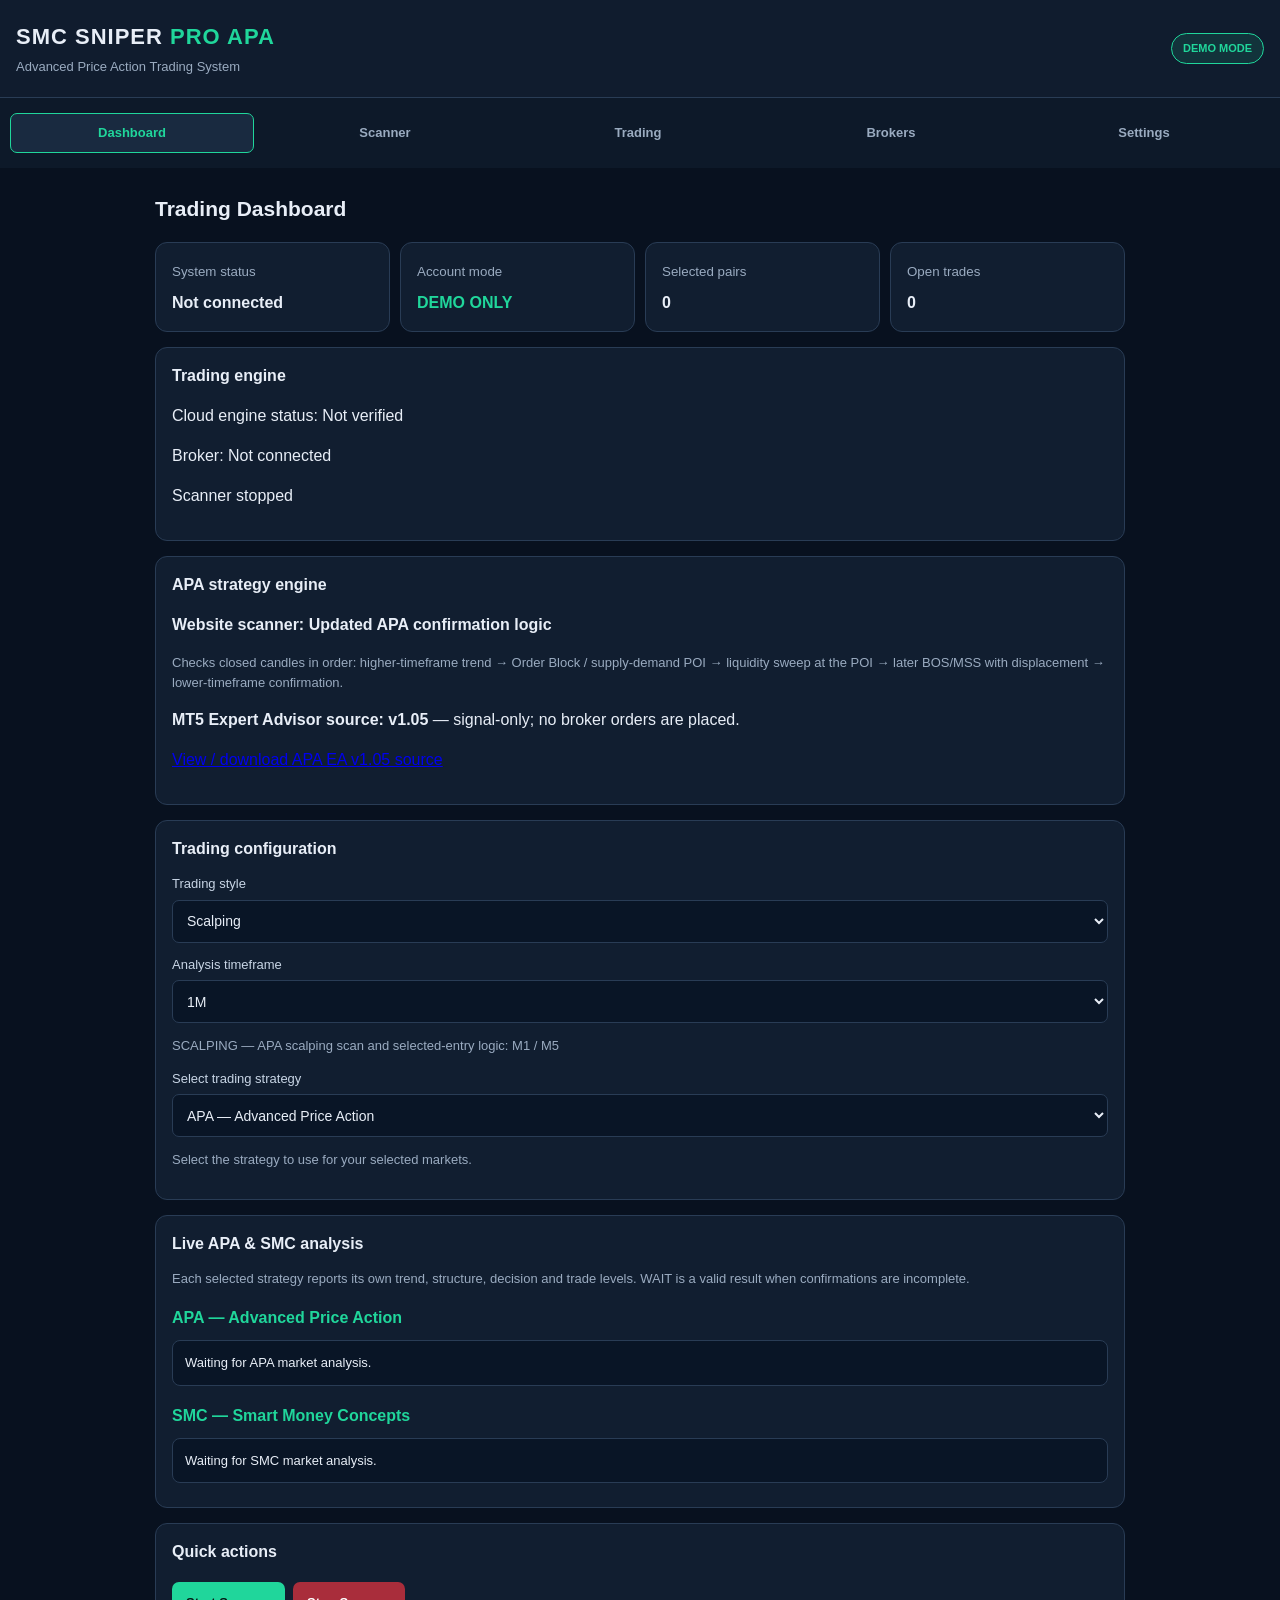
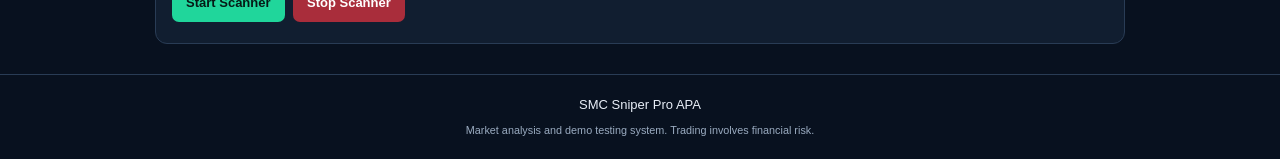
==== index.html @ daa38e9a "Refresh app cache for structural SMC plan display" ====
<!DOCTYPE html>
<html lang="en">
<head>
  <meta charset="UTF-8">
  <meta name="viewport" content="width=device-width, initial-scale=1.0">
  <meta name="theme-color" content="#101827">
  <title>SMC Sniper Pro APA</title>
  <link rel="stylesheet" href="style.css">
</head>
<body>

<header class="topbar">
  <div>
    <h1>SMC SNIPER <span>PRO APA</span></h1>
    <p>Advanced Price Action Trading System</p>
  </div>
  <div class="mode-badge">DEMO MODE</div>
</header>

<nav class="navigation">
  <button class="nav-btn active" data-page="dashboard">Dashboard</button>
  <button class="nav-btn" data-page="scanner">Scanner</button>
  <button class="nav-btn" data-page="trading">Trading</button>
  <button class="nav-btn" data-page="brokers">Brokers</button>
  <button class="nav-btn" data-page="settings">Settings</button>
</nav>

<main>

<section id="dashboard" class="page active">
  <h2>Trading Dashboard</h2>

  <div class="status-grid">
    <div class="panel"><small>System status</small><h3 id="systemStatus">Not connected</h3></div>
    <div class="panel"><small>Account mode</small><h3 class="green">DEMO ONLY</h3></div>
    <div class="panel"><small>Selected pairs</small><h3 id="pairCount">0</h3></div>
    <div class="panel"><small>Open trades</small><h3 id="openTrades">0</h3></div>
  </div>

  <div class="panel">
    <h3>Trading engine</h3>
    <p id="cloudStatus">Cloud engine status: Not verified</p>
    <p id="brokerStatus">Broker: Not connected</p>
    <p id="scannerStatus">Scanner: Stopped</p>
  </div>

  <div class="panel">
    <h3>APA strategy engine</h3>
    <p><strong>Website scanner: Updated APA confirmation logic</strong></p>
    <p class="muted">Checks closed candles in order: higher-timeframe trend → Order Block / supply-demand POI → liquidity sweep at the POI → later BOS/MSS with displacement → lower-timeframe confirmation.</p>
    <p><strong>MT5 Expert Advisor source: v1.05</strong> — signal-only; no broker orders are placed.</p>
    <p><a href="https://github.com/ssenkubuge731/Smc-sniper-pro/blob/main/mt5-bridge/SMC_Sniper_APA_EA_v1.mq5" target="_blank" rel="noopener">View / download APA EA v1.05 source</a></p>
  </div>

  <div class="panel">
    <h3>Trading configuration</h3>
    <label for="tradingStyle">Trading style</label>
    <select id="tradingStyle">
    
      <option value="scalping">Scalping</option>
      <option value="intraday">Intraday / Day Trading</option>
      <option value="swing">Swing Trading</option>
    </select>

    <label for="timeframe">Analysis timeframe</label>
    <select id="timeframe">
  <option value="1m">M1</option>
  <option value="5m">M5</option>
  <option value="15m">M15</option>
</select>
    <p id="timeframeInfo" class="muted">Intraday timeframe set: M1, M5, M15, M30 and H1 only. H4 and D1 are excluded from Intraday.</p>

    <label for="strategySelect">Select trading strategy</label>
    <select id="strategySelect">
      <option value="apa">APA — Advanced Price Action</option>
      <option value="smc">SMC — Smart Money Concepts</option>
      <option value="both">BOTH — APA + SMC (independent engines)</option>
      <option value="news">News Trading — Economic Events</option>
    </select>
    <p id="strategyInfo" class="muted">Select the strategy to use for your selected markets.</p>
  </div>

  <div class="panel" id="dashboardStrategyResults">
    <h3>Live APA & SMC analysis</h3>
    <p class="muted">Each selected strategy reports its own trend, structure, decision and trade levels. WAIT is a valid result when confirmations are incomplete.</p>
    <div class="analysis-engine-card">
      <h4>APA — Advanced Price Action</h4>
      <div id="dashboardApaResult" class="result-item">Waiting for APA market analysis.</div>
    </div>
    <div class="analysis-engine-card">
      <h4>SMC — Smart Money Concepts</h4>
      <div id="dashboardSmcResult" class="result-item">Waiting for SMC market analysis.</div>
    </div>
  </div>

  <div class="panel">
    <h3>Quick actions</h3>
    <button id="scannerStartButton" class="primary">Start Scanner</button>
    <button id="scannerStopButton" class="danger">Stop Scanner</button>
  </div>
</section>

<section id="scanner" class="page">
  <h2>Market Scanner</h2>

  <div class="panel">
    <h3>Broker selection</h3>
    <select id="scannerBroker">
      <option value="deriv">Deriv</option>
      <option value="mt5">MT5 broker</option>
    </select>
  </div>

  <div class="panel">
    <h3>Market selection</h3>
    <p>Select the instruments you want the scanner to monitor.</p>
    <div class="pair-actions">
      <button id="selectAllPairs" class="secondary">Select all available</button>
      <button id="clearPairs" class="secondary">Clear selection</button>
    </div>
    <div id="pairList" class="pair-list">No markets loaded yet.</div>
    <p id="selectedPairCount">0 pairs selected</p>
    <div class="scanner-controls">
      <button id="startScanner" class="primary">Start Scanner</button>
      <button id="stopScanner" class="danger">Stop Scanner</button>
    </div>
  </div>

  <div class="panel">
    <h3>Selected strategy</h3>
    <select id="scannerStrategy">
      <option value="apa">APA — Advanced Price Action</option>
      <option value="smc">SMC — Smart Money Concepts</option>
      <option value="both">BOTH — APA + SMC (independent engines)</option>
      <option value="news">News Trading — Economic Events</option>
    </select>
    <label for="apaEntryStyle">APA entry style</label>
    <select id="apaEntryStyle">
      <option value="confirmed">Confirmed APA entry</option>
      <option value="early">Early APA entry</option>
    </select>
    <p class="muted">APA and SMC — Smart Money Concepts are separate strategies. APA, SMC or BOTH can be selected; BOTH keeps the two engines and their signals separate. Scalping prioritizes a rapid scan cycle on the selected market.</p>
  </div>

  <div class="panel" id="newsTradingPanel">
    <h3>Forex News Trading</h3>
    <p class="muted">Independent news strategy. It waits for the release, compares actual with forecast, then checks the live price reaction. High/medium-impact events only.</p>
    <div class="analysis-row"><span>Calendar status</span><strong id="newsCalendarStatus">Not loaded</strong></div>
    <div class="analysis-row"><span>Forex pair</span><strong id="newsPairStatus">Select a Forex pair</strong></div>
    <div class="analysis-row"><span>Latest news decision</span><strong id="newsSignal">Waiting for market data</strong></div>
    <div id="newsReasoning" class="result-item">Select News Trading to load the economic calendar.</div>
    <div class="pair-actions">
      <button id="refreshNews" class="secondary" type="button">Refresh news calendar</button>
    </div>
    <h4>Upcoming and recent events</h4>
    <div id="newsEventsList">Calendar has not been loaded.</div>
    <p class="muted">Calendar data: ShowMyTrades Economic Calendar. Events are indicative and may be revised or delayed.</p>
  </div>

  <div class="panel">
    <h3>Timeframe analysis</h3>
    <p id="activeTimeframes">Waiting for scanner configuration.</p>
    <div id="timeframeResults">No timeframe analysis available.</div>
  </div>

  <div class="panel">
    <h3>Market analysis</h3>
    <div class="analysis-row"><span>Market trend</span><strong id="marketTrend">Waiting for data</strong></div>
    <div class="analysis-row"><span>Market structure</span><strong id="apaStructure">Not analysed</strong></div>
    <div class="analysis-row"><span>Liquidity</span><strong id="liquidityStatus">Not analysed</strong></div>
    <div class="analysis-row"><span>APA liquidity sweep</span><strong id="apaSweepStatus">WAITING</strong></div>
    <div class="analysis-row"><span>Sweep extreme price</span><strong id="apaSweepPrice">--</strong></div>
    <div class="analysis-row"><span>Swept liquidity level</span><strong id="apaSweepLevel">--</strong></div>
    <div class="analysis-row"><span>Entry opportunity</span><strong id="entrySignal">No verified signal</strong></div>
  </div>

  <div class="panel">
    <h3>Supply, Demand & Breaker Blocks</h3>
    <div class="analysis-row"><span>Supply zone</span><strong id="supplyZone">Waiting for candles</strong></div>
    <div class="analysis-row"><span>Demand zone</span><strong id="demandZone">Waiting for candles</strong></div>
    <div class="analysis-row"><span>Breaker block</span><strong id="breakerBlock">Waiting for candles</strong></div>
    <p id="supplyDemandStatus" class="muted">Zones will appear after candle analysis.</p>
  </div>

  <div class="panel">
    <h3>Market structure & imbalance</h3>
    <div class="analysis-row"><span>Break of Structure (BOS)</span><strong id="bosStatus">Waiting for candles</strong></div>
    <div class="analysis-row"><span>Market Structure Shift (MSS)</span><strong id="mssStatus">Waiting for candles</strong></div>
    <div class="analysis-row"><span>Change of Character (CHoCH)</span><strong id="chochStatus">Waiting for candles</strong></div>
    <div class="analysis-row"><span>Fair Value Gap (FVG)</span><strong id="fvgStatus">Waiting for candles</strong></div>
    <div class="analysis-row"><span>Inverse Fair Value Gap (IFVG)</span><strong id="ifvgStatus">Waiting for candles</strong></div>
    <div class="analysis-row"><span>Strong displacement</span><strong id="displacementStatus">Waiting for candles</strong></div>
    <div class="analysis-row"><span>Order Block</span><strong id="orderBlockStatus">Waiting for candles</strong></div>
  </div>

  <div class="panel">
    <h3>Why the bot chose BUY, SELL or WAIT</h3>
    <div id="tradeReasoning" class="result-item">Waiting for market analysis.</div>
  </div>

  <div class="panel">
    <h3>Strategy confirmations</h3>
    <div id="strategyChecklist">Waiting for market analysis.</div>
  </div>

  <div class="panel">
    <h3>Trade setup levels</h3>
    <div class="analysis-row"><span>Entry price</span><strong id="signalEntry">--</strong></div>
    <div class="analysis-row" id="signalSLRow"><span>Stop loss</span><strong id="signalSL">--</strong></div>
    <div class="analysis-row" id="signalTPRow"><span>Take profit</span><strong id="signalTP">--</strong></div>
    <div class="analysis-row"><span>Invalidation</span><strong id="signalInvalidation">--</strong></div>
    <p class="warning">Scanner signals are analytical information, not guaranteed trade entries.</p>
  </div>

  <div class="panel">
    <h3>SMC formation monitor</h3>
    <p id="smcEngineStatus" class="muted">SMC engine idle. Select SMC strategy to evaluate intraday confirmations.</p>
    <p id="smcFormationStatus" class="muted">Formation checklist will appear after candle analysis.</p>
    <div id="smcZoneStatus" class="muted">Zone lifecycle: waiting for analysis.</div>
    <div id="smcEntryPlanStatus" class="muted">Entry plan: waiting for a confirmed setup.</div>
    <button id="runSMCHistoricalTest" type="button">Run SMC Historical Test</button>
    <p id="smcBacktestStatus" class="muted">Historical replay: not run.</p>
    <div id="scannerResults">Scanner has not started.</div>
  </div>
</section>

<section id="trading" class="page">
  <h2>Automated Trading</h2>

  <div class="panel">
    <h3>Execution mode</h3>
    <select id="executionMode">
      <option value="demo">Demo mode</option>
      <option value="live" disabled>Live trading — Locked</option>
    </select>
    <p class="warning">Order execution is not enabled in this scanner version. Live trading remains locked.</p>
  </div>

  <div class="panel">
    <h3>Trading behaviour settings</h3>
    <label class="check"><input type="checkbox" id="continuousScanning" checked> Continuous scanning</label>
    <label class="check"><input type="checkbox" id="multipleEntries" checked> Allow additional valid entries</label>
    <label class="check"><input type="checkbox" id="manageTrades" checked> Automatic trade management preference</label>
    <p class="muted">Scalping uses the fast basket style for APA and News only. SMC always uses its own timeframe-specific structural Entry, SL and TP, even when the style selector is set to Scalping. Intraday and Swing keep their individual TP/SL rules. Demo simulation only; no broker order is sent. MT5 order execution still requires the VPS bridge.</p>
  </div>

  <div class="panel">
    <h3>Open demo entries</h3>
    <p class="muted">The bot selects BUY or SELL from confirmed analysis. APA and News use the fast basket exit when Scalping is selected. SMC always uses its own timeframe-specific Entry, SL and TP. Intraday and Swing retain individual TP/SL outcomes. Demo simulation only; no broker order is sent.</p>
    <div id="positionsList">No open demo entries.</div>
  </div>

  <div class="panel">
    <h3>Scalping Activity</h3>
    <p class="muted">Recent simulated scalp entries, current quote, basket exit status and exit price. This panel does not show real broker orders.</p>
    <div id="scalpActivity">No scalp activity yet. Start the scanner in Scalping mode.</div>
  </div>

  <div class="panel">
    <h3>Signal History</h3>
    <p class="muted">Saved scanner signals and their later candle outcomes. These are simulated signal results, not executed trades.</p>
    <div id="tradeHistory">No signals recorded yet.</div>
  </div>
</section>

<section id="brokers" class="page">
  <h2>Broker Connections</h2>

  <div class="panel">
    <h3>Connection type</h3>
    <select id="brokerType">
      <option value="deriv">Deriv API</option>
      <option value="mt5">MT5 broker bridge</option>
    </select>
  </div>

  <div class="panel" id="derivPanel">
    <h3>Deriv market connection</h3>
    <label for="derivAppId">Deriv App ID</label>
    <input id="derivAppId" type="text" placeholder="Enter your Deriv App ID">
    <p class="muted">Deriv public market-data connection only. This does not log in to your trading account or place orders. Do not enter your API token here.</p>
    <button id="connectDeriv" class="primary" type="button" >
  Connect Deriv
</button>
    <button id="disconnectDeriv" class="danger">Disconnect</button>
    <p id="derivConnectionStatus">Not connected</p>
  </div>

  <div class="panel hidden" id="mt5Panel">
    <h3>MT5 broker connection</h3>
    <label for="mt5Broker">Select broker</label>
    <select id="mt5Broker">
      <option value="deriv" selected>Deriv MT5 (first)</option>
      <option value="exness">Exness MT5</option>
      <option value="fbs">FBS MT5</option>
      <option value="icmarkets">IC Markets</option>
      <option value="pepperstone">Pepperstone</option>
      <option value="xm">XM</option>
      <option value="other">Other MT5 broker</option>
    </select>
    <label for="mt5Server">Broker server</label>
    <input id="mt5Server" type="text" placeholder="Enter MT5 server name">
    <p class="muted">Supported connection route: any broker that provides a compatible MetaTrader 5 account and server. The list includes Deriv, Exness, FBS, IC Markets, Pepperstone and XM; choose Other MT5 broker for another MT5 provider. Availability of symbols, account types and server names depends on the broker.</p>
    <p class="warning">Important: selecting a broker does not connect the account. The MT5 terminal and secure cloud bridge must be running on a Windows PC/VPS. Never enter your MT5 password on this website.</p>
    <button id="connectMT5" class="primary" type="button">Check MT5 setup</button>
    <p id="mt5ConnectionStatus">Setup only — NOT CONNECTED. The website currently reads bridge heartbeat status; it does not yet send trade commands to the EA.</p>
    <h4>Cloud bridge status</h4>
    <p id="mt5BridgeStatus">Checking cloud bridge…</p>
    <p id="mt5LastHeartbeat">No heartbeat received yet.</p>
    <button id="refreshMT5Bridge" type="button">Refresh bridge status</button>
  </div>

  <div class="panel">
    <h3>Connection security</h3>
    <p>Never store broker passwords, API tokens or secret keys in public website code or GitHub.</p>
  </div>
</section>

<section id="settings" class="page">
  <h2>Strategy & Risk Settings</h2>

  <div class="panel">
    <h3>Strategy selection</h3>
    <label for="strategySettings">Active strategy</label>
    <select id="strategySettings">
      <option value="apa">APA — Advanced Price Action</option>
      <option value="smc">SMC — Smart Money Concepts</option>
      <option value="both">BOTH — APA + SMC (independent engines)</option>
      <option value="news">News Trading — Economic Events</option>
    </select>

    <div id="apaSettings">
      <h4>APA settings</h4>
      <label class="check"><input type="checkbox" id="useAPA" checked> Enable APA analysis</label>
      <label class="check"><input type="checkbox" id="useATR" checked> Allow ATR-based risk calculations</label>
      <label class="check"><input type="checkbox" id="useAPAConfirmation" checked> Require confirmed APA setup</label>
    </div>

    <div id="smcSettings">
      <h4>SMC — Smart Money Concepts settings</h4>
      <label class="check"><input type="checkbox" id="useTrend" checked> Trend and market structure</label>
      <label class="check"><input type="checkbox" id="useLiquidity" checked> Liquidity sweeps</label>
      <label class="check"><input type="checkbox" id="useBOS" checked> Break of Structure (BOS)</label>
      <label class="check"><input type="checkbox" id="useMSS" checked> Market Structure Shift (MSS)</label>
      <label class="check"><input type="checkbox" id="useCHoCH" checked> Change of Character (CHoCH)</label>
      <label class="check"><input type="checkbox" id="useDisplacement" checked> Strong displacement</label>
      <label class="check"><input type="checkbox" id="useOB" checked> Order Blocks</label>
      <label class="check"><input type="checkbox" id="useFVG" checked> Fair Value Gaps (FVG)</label>
      <label class="check"><input type="checkbox" id="useIFVG" checked> Inverse Fair Value Gaps (IFVG)</label>
      <label class="check"><input type="checkbox" id="useBreaker" checked> Breaker Blocks</label>
      <label class="check"><input type="checkbox" id="useSupplyDemand" checked> Supply and Demand</label>
    </div>
  </div>

  <div class="panel">
    <h3>Manual risk management</h3>
    <label for="riskPercent">Risk per trade (%)</label>
    <input id="riskPercent" type="number" min="0.1" max="1" step="0.1" value="0.5">

    <label for="lotSize">Fixed lot size / stake (used for each entry)</label>
    <input id="lotSize" type="number" min="0.01" step="0.01" value="0.01">
    <p class="muted">SMC Intraday applies this same manually selected lot size to each qualifying timeframe entry. Entry, SL and TP prices are calculated separately from that timeframe's market structure; lot size changes trade exposure, not price levels.</p>

    <label for="stopLoss">Stop loss (points)</label>
    <input id="stopLoss" type="number" min="1" value="300">

    <label for="takeProfit">Take profit (points)</label>
    <input id="takeProfit" type="number" min="1" value="600">

    <label for="maxTrades">Maximum simultaneous demo entries (1–20)</label>
    <input id="maxTrades" type="number" min="1" max="20" step="1" value="2">
    <p class="muted">The bot chooses BUY or SELL from the selected strategy. It can track multiple valid demo entries at once, up to this limit.</p>

    <label for="dailyLossLimit">Daily loss limit (%)</label>
    <input id="dailyLossLimit" type="number" min="0.1" max="10" step="0.1" value="2">

    <label for="maxConsecutiveLosses">Pause after consecutive losses</label>
    <input id="maxConsecutiveLosses" type="number" min="1" max="20" value="3">

    <button id="saveSettings" class="primary">Save Settings</button>
    <p id="settingsStatus">Settings not saved.</p>
  </div>

  <div class="panel">
    <h3>Live trading protection</h3>
    <p class="warning">Live trading is locked. Demo testing only.</p>
    <button id="liveLock" class="danger" disabled>LIVE TRADING LOCKED</button>
  </div>
</section>

</main>

<footer>
  <p>SMC Sniper Pro APA</p>
  <small>Market analysis and demo testing system. Trading involves financial risk.</small>
</footer>

<script src="./smc-intraday.js?v=20261119-smc-structural-sl-tp-2"></script>
<script src="./app.js?v=20261119-smc-structural-sl-tp-3"></script>
  


</body>
</html>
---- style.css ----
* {
  box-sizing: border-box;
}

:root {
  --bg: #08111f;
  --panel: #111e30;
  --panel-light: #192a40;
  --text: #e8eef7;
  --muted: #9aabc0;
  --green: #20d69b;
  --red: #ff5964;
  --blue: #3488ff;
  --border: #293c55;
}

body {
  margin: 0;
  font-family: Arial, sans-serif;
  background: var(--bg);
  color: var(--text);
  line-height: 1.5;
}

.topbar {
  display: flex;
  align-items: center;
  justify-content: space-between;
  gap: 12px;
  padding: 20px 16px;
  background: #101c2e;
  border-bottom: 1px solid var(--border);
}

.topbar h1 {
  margin: 0;
  font-size: 22px;
  letter-spacing: 1px;
}

.topbar h1 span {
  color: var(--green);
}

.topbar p {
  margin: 4px 0 0;
  color: var(--muted);
  font-size: 13px;
}

.mode-badge {
  background: rgba(32, 214, 155, 0.12);
  color: var(--green);
  border: 1px solid var(--green);
  border-radius: 20px;
  padding: 6px 11px;
  font-size: 11px;
  font-weight: bold;
  white-space: nowrap;
}

.navigation {
  display: flex;
  gap: 5px;
  padding: 10px;
  background: #0d1929;
  overflow-x: auto;
  position: sticky;
  top: 0;
  z-index: 10;
}

.nav-btn {
  flex: 1;
  min-width: 85px;
  padding: 10px 8px;
  background: transparent;
  color: var(--muted);
  border: 1px solid transparent;
  border-radius: 7px;
  font-size: 13px;
}

.nav-btn.active {
  background: var(--panel-light);
  border-color: var(--green);
  color: var(--green);
}

main {
  width: 100%;
  max-width: 1000px;
  margin: auto;
  padding: 15px;
}

h2 {
  font-size: 21px;
  margin: 10px 0 18px;
}

h3 {
  font-size: 16px;
  margin: 0 0 13px;
}

h4 {
  margin: 18px 0 10px;
  color: var(--green);
}

p {
  overflow-wrap: anywhere;
}

.page {
  display: none;
}

.page.active {
  display: block;
}

.panel {
  background: var(--panel);
  border: 1px solid var(--border);
  border-radius: 12px;
  padding: 16px;
  margin-bottom: 15px;
  min-width: 0;
}

.status-grid {
  display: grid;
  grid-template-columns: repeat(2, minmax(0, 1fr));
  gap: 10px;
  margin-bottom: 15px;
}

.status-grid .panel {
  margin: 0;
}

.status-grid small {
  color: var(--muted);
}

.status-grid h3 {
  margin: 8px 0 0;
  overflow-wrap: anywhere;
}

.green,
.positive {
  color: var(--green);
}

.negative {
  color: var(--red);
}

.warning {
  color: #ffc36b;
  font-size: 13px;
}

.muted {
  color: var(--muted);
  font-size: 13px;
}

label {
  display: block;
  margin: 12px 0 6px;
  font-size: 13px;
  color: #c8d5e5;
}

input,
select {
  width: 100%;
  min-height: 43px;
  padding: 10px;
  color: var(--text);
  background: #091526;
  border: 1px solid var(--border);
  border-radius: 7px;
  outline: none;
  font-size: 14px;
}

input:focus,
select:focus {
  border-color: var(--green);
}

button {
  min-height: 40px;
  padding: 10px 14px;
  margin: 5px 4px 5px 0;
  border: 0;
  border-radius: 7px;
  font-size: 13px;
  font-weight: bold;
  cursor: pointer;
}

button:disabled {
  opacity: 0.5;
  cursor: not-allowed;
}

.primary {
  background: var(--green);
  color: #061a16;
}

.secondary {
  background: #263b55;
  color: var(--text);
}

.danger {
  background: #a92d3b;
  color: white;
}

.pair-actions,
.scanner-controls {
  display: flex;
  flex-wrap: wrap;
  gap: 6px;
}

.pair-list {
  display: grid;
  grid-template-columns: repeat(2, minmax(0, 1fr));
  gap: 8px;
  margin: 15px 0;
  max-height: 380px;
  overflow-y: auto;
}

.market-option {
  display: flex;
  align-items: center;
  gap: 8px;
  min-width: 0;
  padding: 9px;
  background: #091526;
  border: 1px solid var(--border);
  border-radius: 7px;
  font-size: 12px;
  overflow-wrap: anywhere;
}

.market-option input {
  width: 18px;
  min-height: 18px;
  flex: 0 0 18px;
  margin: 0;
}

.market-price {
  display: block;
  color: var(--green);
  font-size: 12px;
}

.check {
  display: flex;
  align-items: center;
  gap: 10px;
  padding: 8px 0;
  color: var(--text);
  font-size: 13px;
}

.check input {
  width: 18px;
  min-height: 18px;
  flex: 0 0 18px;
  margin: 0;
  accent-color: var(--green);
}

.analysis-row {
  display: flex;
  justify-content: space-between;
  align-items: flex-start;
  gap: 12px;
  padding: 10px 0;
  border-bottom: 1px solid var(--border);
  font-size: 13px;
}

.analysis-row:last-child {
  border-bottom: 0;
}

.analysis-row span {
  color: var(--muted);
}

.analysis-row strong {
  text-align: right;
  overflow-wrap: anywhere;
}

.result,
.result-item {
  background: #091526;
  border: 1px solid var(--border);
  border-radius: 8px;
  padding: 12px;
  margin: 8px 0;
  font-size: 13px;
  overflow-wrap: anywhere;
}

.hidden {
  display: none !important;
}

footer {
  padding: 20px 15px;
  text-align: center;
  color: var(--muted);
  border-top: 1px solid var(--border);
  font-size: 13px;
}

footer p {
  margin: 0 0 5px;
  color: var(--text);
}

@media (min-width: 700px) {
  .status-grid {
    grid-template-columns: repeat(4, minmax(0, 1fr));
  }

  .pair-list {
    grid-template-columns: repeat(3, minmax(0, 1fr));
  }
}

@media (max-width: 380px) {
  .topbar h1 {
    font-size: 17px;
  }

  .mode-badge {
    font-size: 10px;
    padding: 5px 7px;
  }

  main {
    padding: 10px;
  }

  .panel {
    padding: 12px;
  }

  .pair-list {
    grid-template-columns: 1fr;
  }
}



#newsTradingPanel.news-active {
  border-color: var(--green);
}
#newsEventsList .result-item {
  line-height: 1.55;
}

/* Signal history readability */
#tradeHistory .result-item {
  white-space: pre-line;
  line-height: 1.55;
}
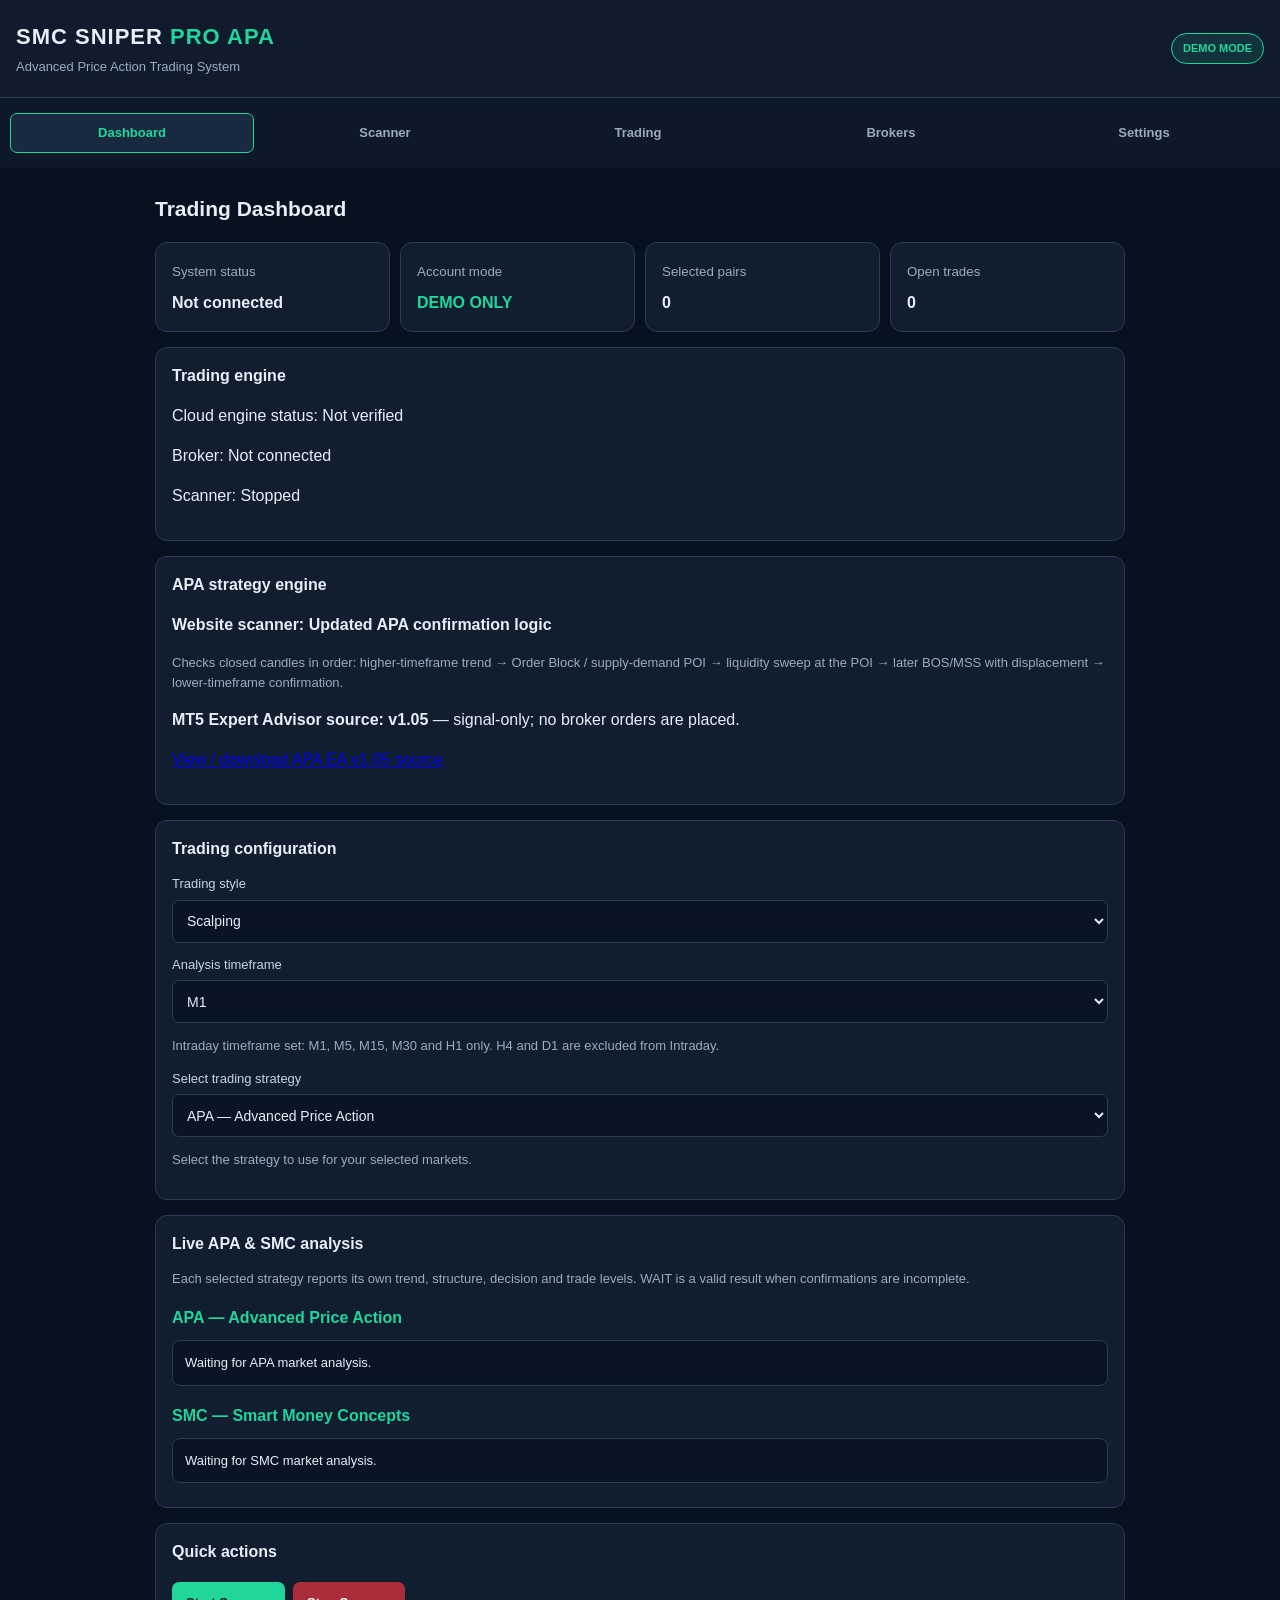
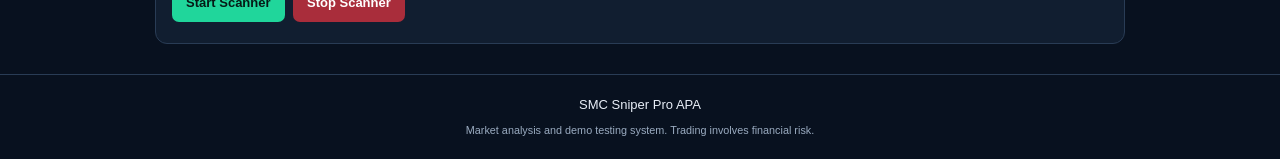
==== commit 179fc7d2: "Add website MT5 bridge configuration sync panel" ====
--- a/index.html
+++ b/index.html
@@ -308,6 +308,26 @@
     <p id="mt5BridgeStatus">Checking cloud bridge…</p>
     <p id="mt5LastHeartbeat">No heartbeat received yet.</p>
     <button id="refreshMT5Bridge" type="button">Refresh bridge status</button>
+    <hr>
+    <h4>Website → EA configuration sync (demo-only)</h4>
+    <label for="bridgeToken">Private bridge token (same as Worker secret and EA input)</label>
+    <input id="bridgeToken" type="password" autocomplete="off" placeholder="Paste token locally; never save it in GitHub">
+    <label for="bridgeMode">Trading style</label>
+    <select id="bridgeMode"><option value="scalping">Scalping</option><option value="intraday">Intraday / Day Trading</option><option value="swing">Swing Trading</option></select>
+    <label for="bridgeStrategy">Strategy engine</label>
+    <select id="bridgeStrategy"><option value="apa">APA</option><option value="smc">SMC</option><option value="both">BOTH (separate)</option></select>
+    <label for="bridgeSymbols">Symbols (comma separated, exact MT5 Market Watch names)</label>
+    <input id="bridgeSymbols" type="text" placeholder="e.g. XAUUSD, EURUSD">
+    <label>Timeframes allowed by style</label>
+    <div id="bridgeTimeframes" class="result-item">Choose style to display allowed frames.</div>
+    <label for="bridgeRisk">Risk per trade (%)</label><input id="bridgeRisk" type="number" min="0.01" max="5" step="0.01" value="0.5">
+    <label for="bridgeMaxTrades">Max open trades</label><input id="bridgeMaxTrades" type="number" min="1" max="10" step="1" value="2">
+    <label for="bridgeDailyLoss">Daily loss limit (%)</label><input id="bridgeDailyLoss" type="number" min="0.1" max="10" step="0.1" value="2">
+    <label for="bridgeLossStreak">Pause after consecutive losses</label><input id="bridgeLossStreak" type="number" min="1" max="10" step="1" value="3">
+    <p class="warning">Settings are synced only as configuration. This bridge does not send trading orders. Demo-only and live-lock flags are enforced.</p>
+    <button id="syncBridgeConfig" class="primary" type="button">Send settings to cloud bridge</button>
+    <p id="bridgeConfigStatus">Not synchronized yet.</p>
+    <button id="refreshBridgeConfig" type="button">Check saved cloud settings</button>
   </div>
 
   <div class="panel">
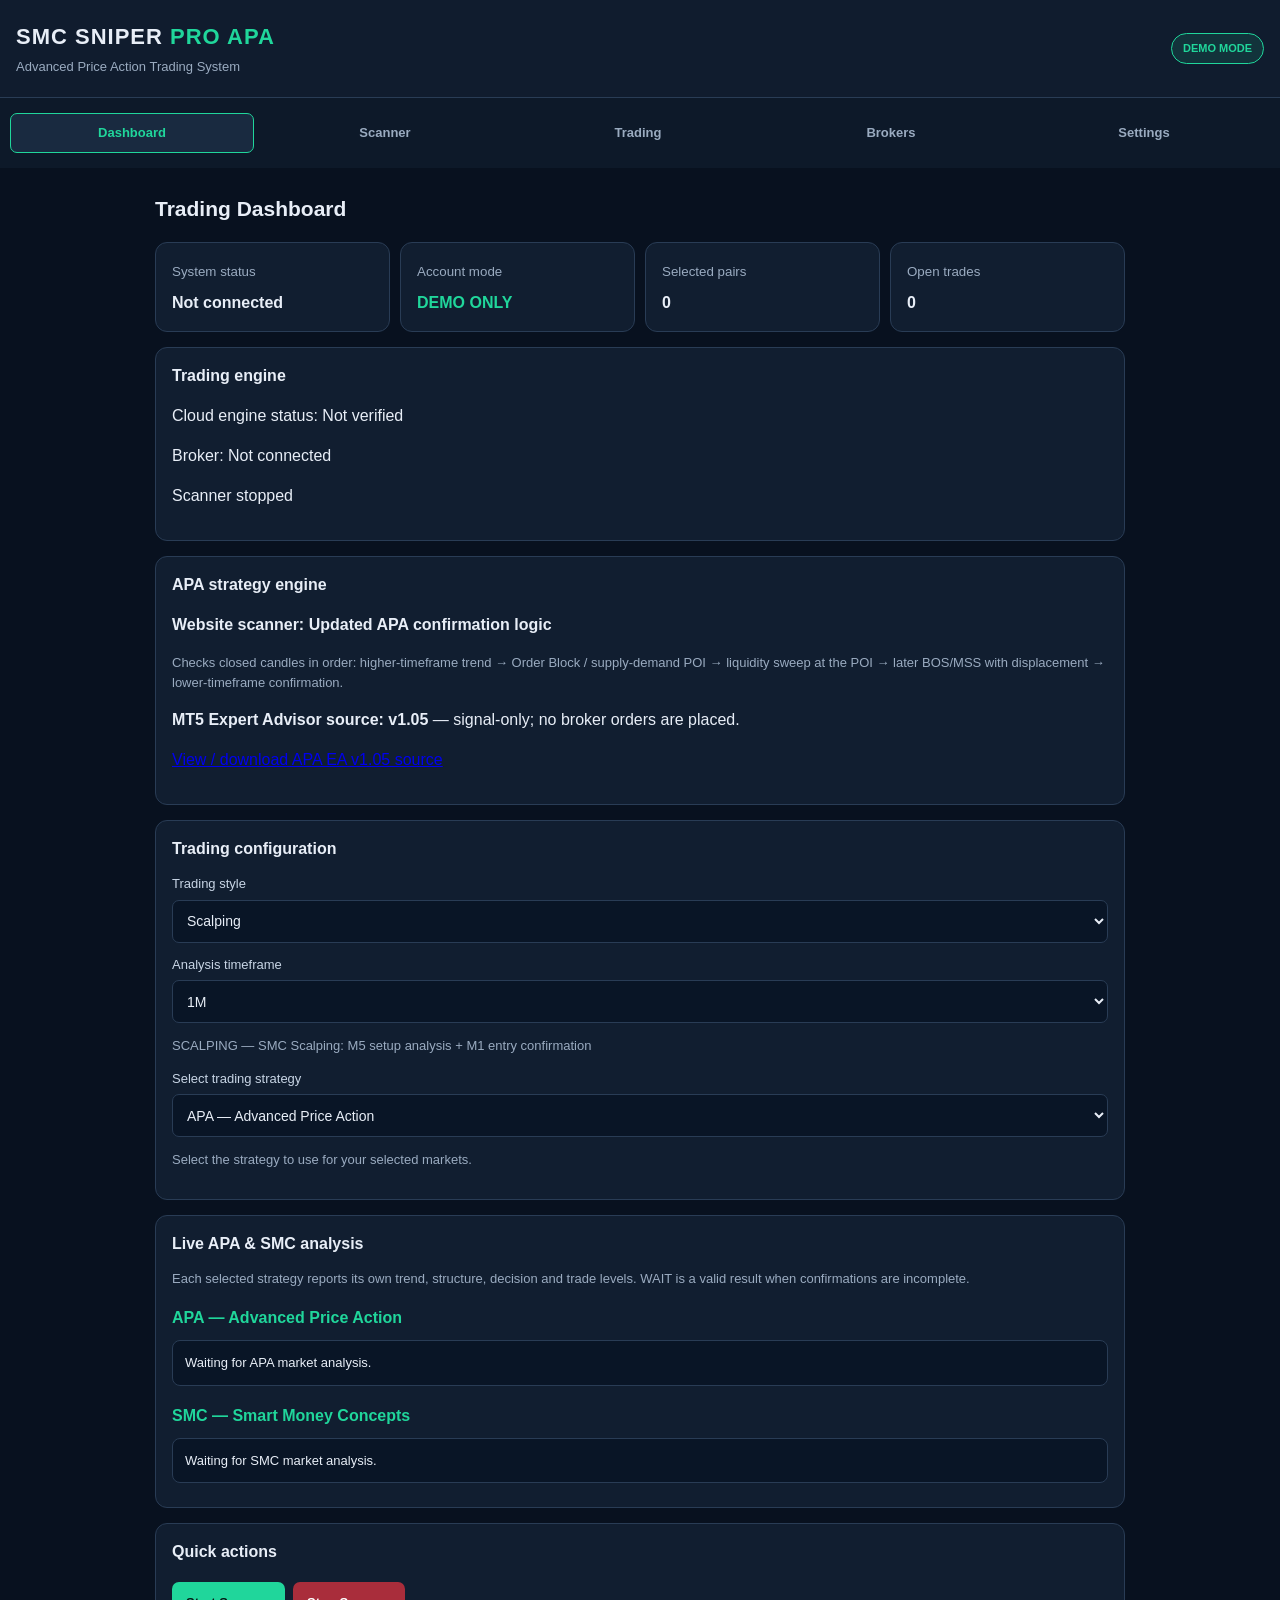
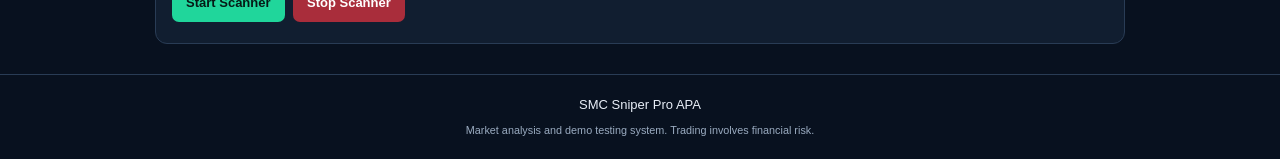
==== commit bb5e527a: "Refresh browser cache versions for strategy fixes" ====
--- a/index.html
+++ b/index.html
@@ -59,7 +59,6 @@
     
       <option value="scalping">Scalping</option>
       <option value="intraday">Intraday / Day Trading</option>
-      <option value="swing">Swing Trading</option>
     </select>
 
     <label for="timeframe">Analysis timeframe</label>
@@ -241,12 +240,12 @@
     <label class="check"><input type="checkbox" id="continuousScanning" checked> Continuous scanning</label>
     <label class="check"><input type="checkbox" id="multipleEntries" checked> Allow additional valid entries</label>
     <label class="check"><input type="checkbox" id="manageTrades" checked> Automatic trade management preference</label>
-    <p class="muted">Scalping uses the fast basket style for APA and News only. SMC always uses its own timeframe-specific structural Entry, SL and TP, even when the style selector is set to Scalping. Intraday and Swing keep their individual TP/SL rules. Demo simulation only; no broker order is sent. MT5 order execution still requires the VPS bridge.</p>
+    <p class="muted">Scalping uses the fast basket style for APA and News only. SMC always uses its own timeframe-specific structural Entry, SL and TP, even when the style selector is set to Scalping. Intraday keeps its individual TP/SL rules. Demo simulation only; no broker order is sent. MT5 order execution still requires the VPS bridge.</p>
   </div>
 
   <div class="panel">
     <h3>Open demo entries</h3>
-    <p class="muted">The bot selects BUY or SELL from confirmed analysis. APA and News use the fast basket exit when Scalping is selected. SMC always uses its own timeframe-specific Entry, SL and TP. Intraday and Swing retain individual TP/SL outcomes. Demo simulation only; no broker order is sent.</p>
+    <p class="muted">The bot selects BUY or SELL from confirmed analysis. APA and News use the fast basket exit when Scalping is selected. SMC always uses its own timeframe-specific Entry, SL and TP. Intraday retains its individual TP/SL outcomes. Demo simulation only; no broker order is sent.</p>
     <div id="positionsList">No open demo entries.</div>
   </div>
 
@@ -313,7 +312,7 @@
     <label for="bridgeToken">Private bridge token (same as Worker secret and EA input)</label>
     <input id="bridgeToken" type="password" autocomplete="off" placeholder="Paste token locally; never save it in GitHub">
     <label for="bridgeMode">Trading style</label>
-    <select id="bridgeMode"><option value="scalping">Scalping</option><option value="intraday">Intraday / Day Trading</option><option value="swing">Swing Trading</option></select>
+    <select id="bridgeMode"><option value="scalping">Scalping</option><option value="intraday">Intraday / Day Trading</option></select>
     <label for="bridgeStrategy">Strategy engine</label>
     <select id="bridgeStrategy"><option value="apa">APA</option><option value="smc">SMC</option><option value="both">BOTH (separate)</option></select>
     <label for="bridgeSymbols">Symbols (comma separated, exact MT5 Market Watch names)</label>
@@ -415,8 +414,8 @@
   <small>Market analysis and demo testing system. Trading involves financial risk.</small>
 </footer>
 
-<script src="./smc-intraday.js?v=20261119-smc-structural-sl-tp-2"></script>
-<script src="./app.js?v=20261119-smc-structural-sl-tp-3"></script>
+<script src="./smc-intraday.js?v=20261120-smc-choch-count-fix-1"></script>
+<script src="./app.js?v=20261120-settings-choch-fix-1"></script>
   
 
 
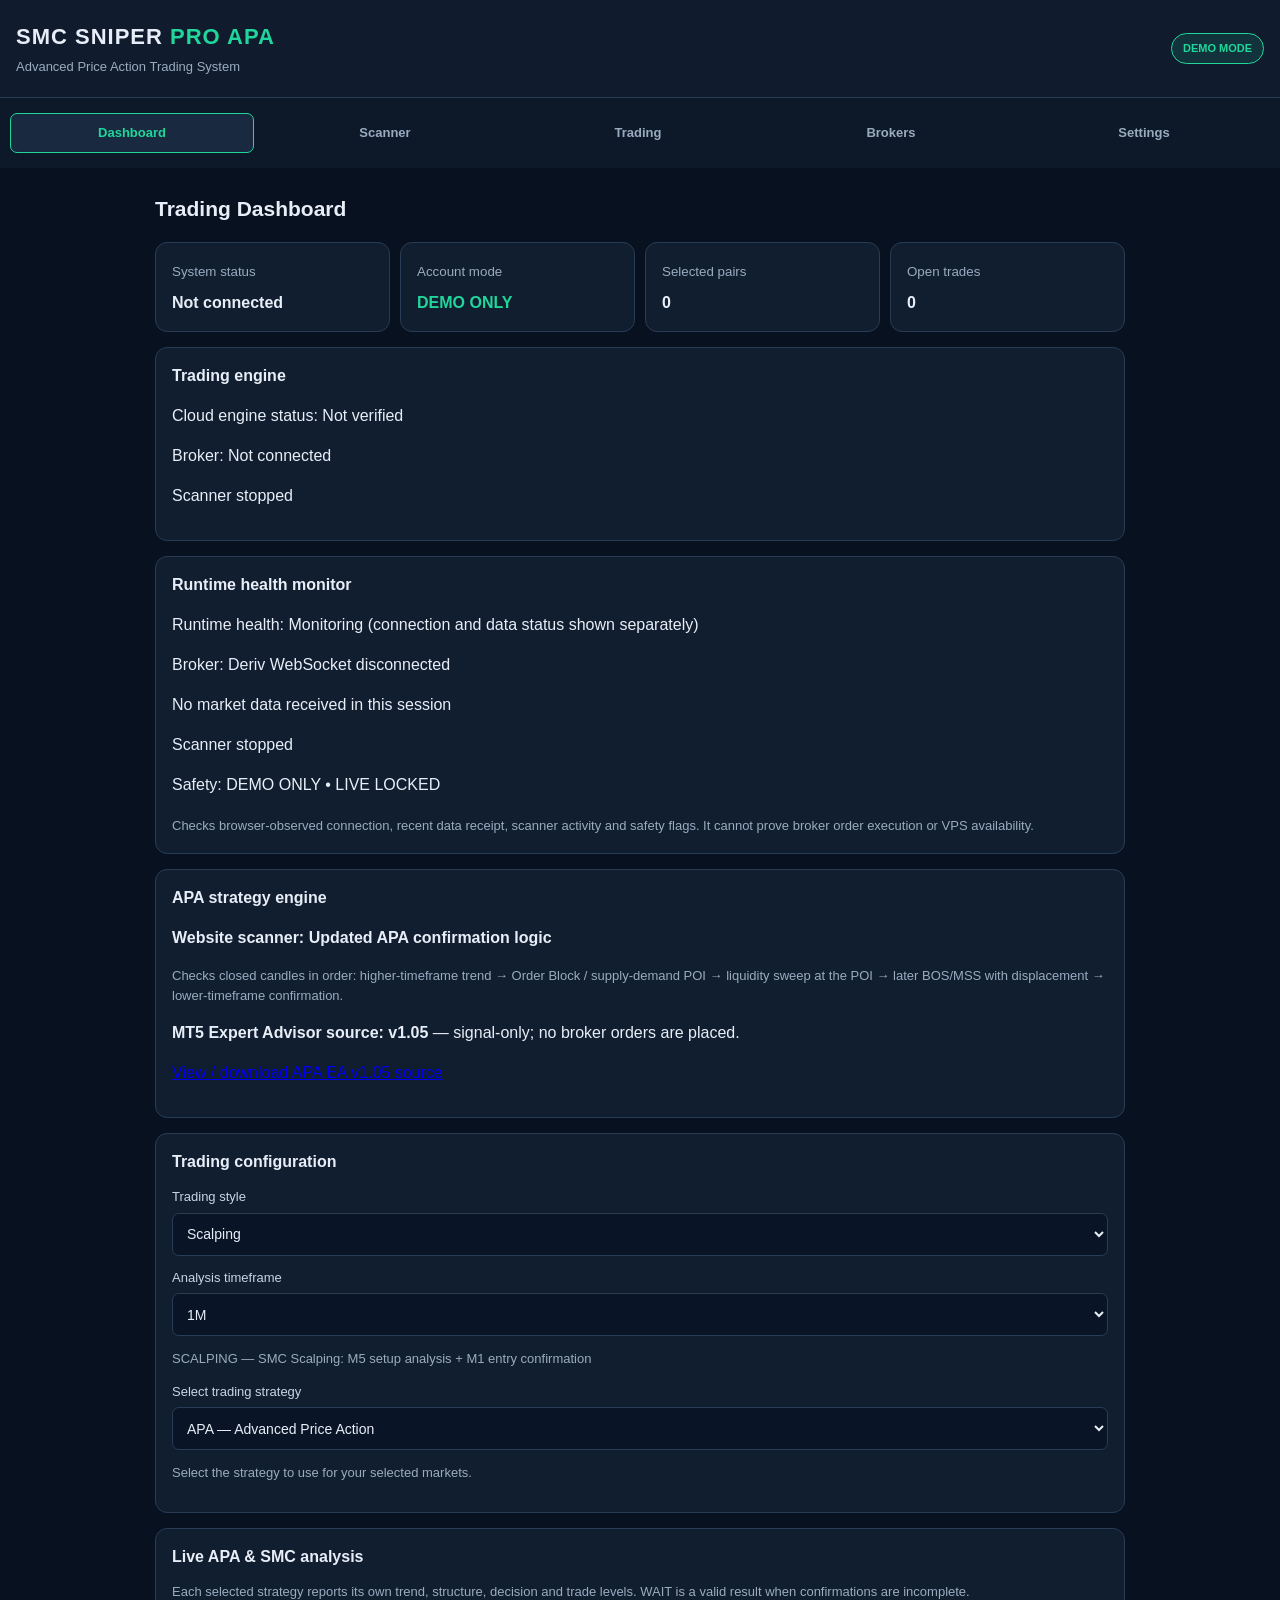
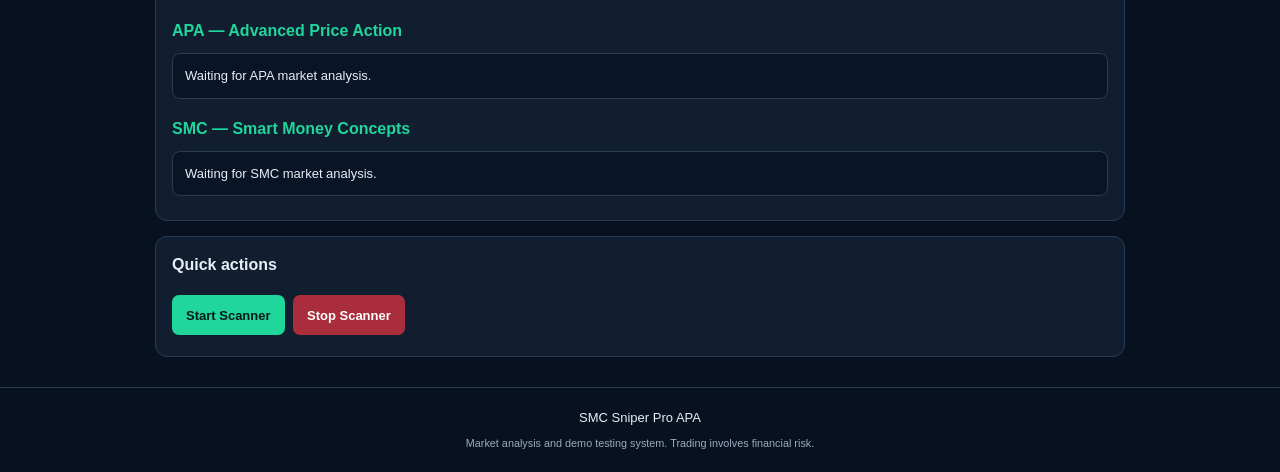
==== commit 8b56e1c8: "Add runtime health dashboard panel" ====
--- a/index.html
+++ b/index.html
@@ -42,6 +42,16 @@
     <p id="cloudStatus">Cloud engine status: Not verified</p>
     <p id="brokerStatus">Broker: Not connected</p>
     <p id="scannerStatus">Scanner: Stopped</p>
+  </div>
+
+  <div class="panel" id="runtimeHealthPanel">
+    <h3>Runtime health monitor</h3>
+    <p id="runtimeHealthStatus">Runtime health: Waiting for first check.</p>
+    <p id="runtimeBrokerHealth">Broker: Not checked</p>
+    <p id="runtimeDataHealth">Market data: Not received</p>
+    <p id="runtimeScannerHealth">Scanner: Stopped</p>
+    <p id="runtimeSafetyHealth">Safety: DEMO ONLY • LIVE LOCKED</p>
+    <small class="muted">Checks browser-observed connection, recent data receipt, scanner activity and safety flags. It cannot prove broker order execution or VPS availability.</small>
   </div>
 
   <div class="panel">
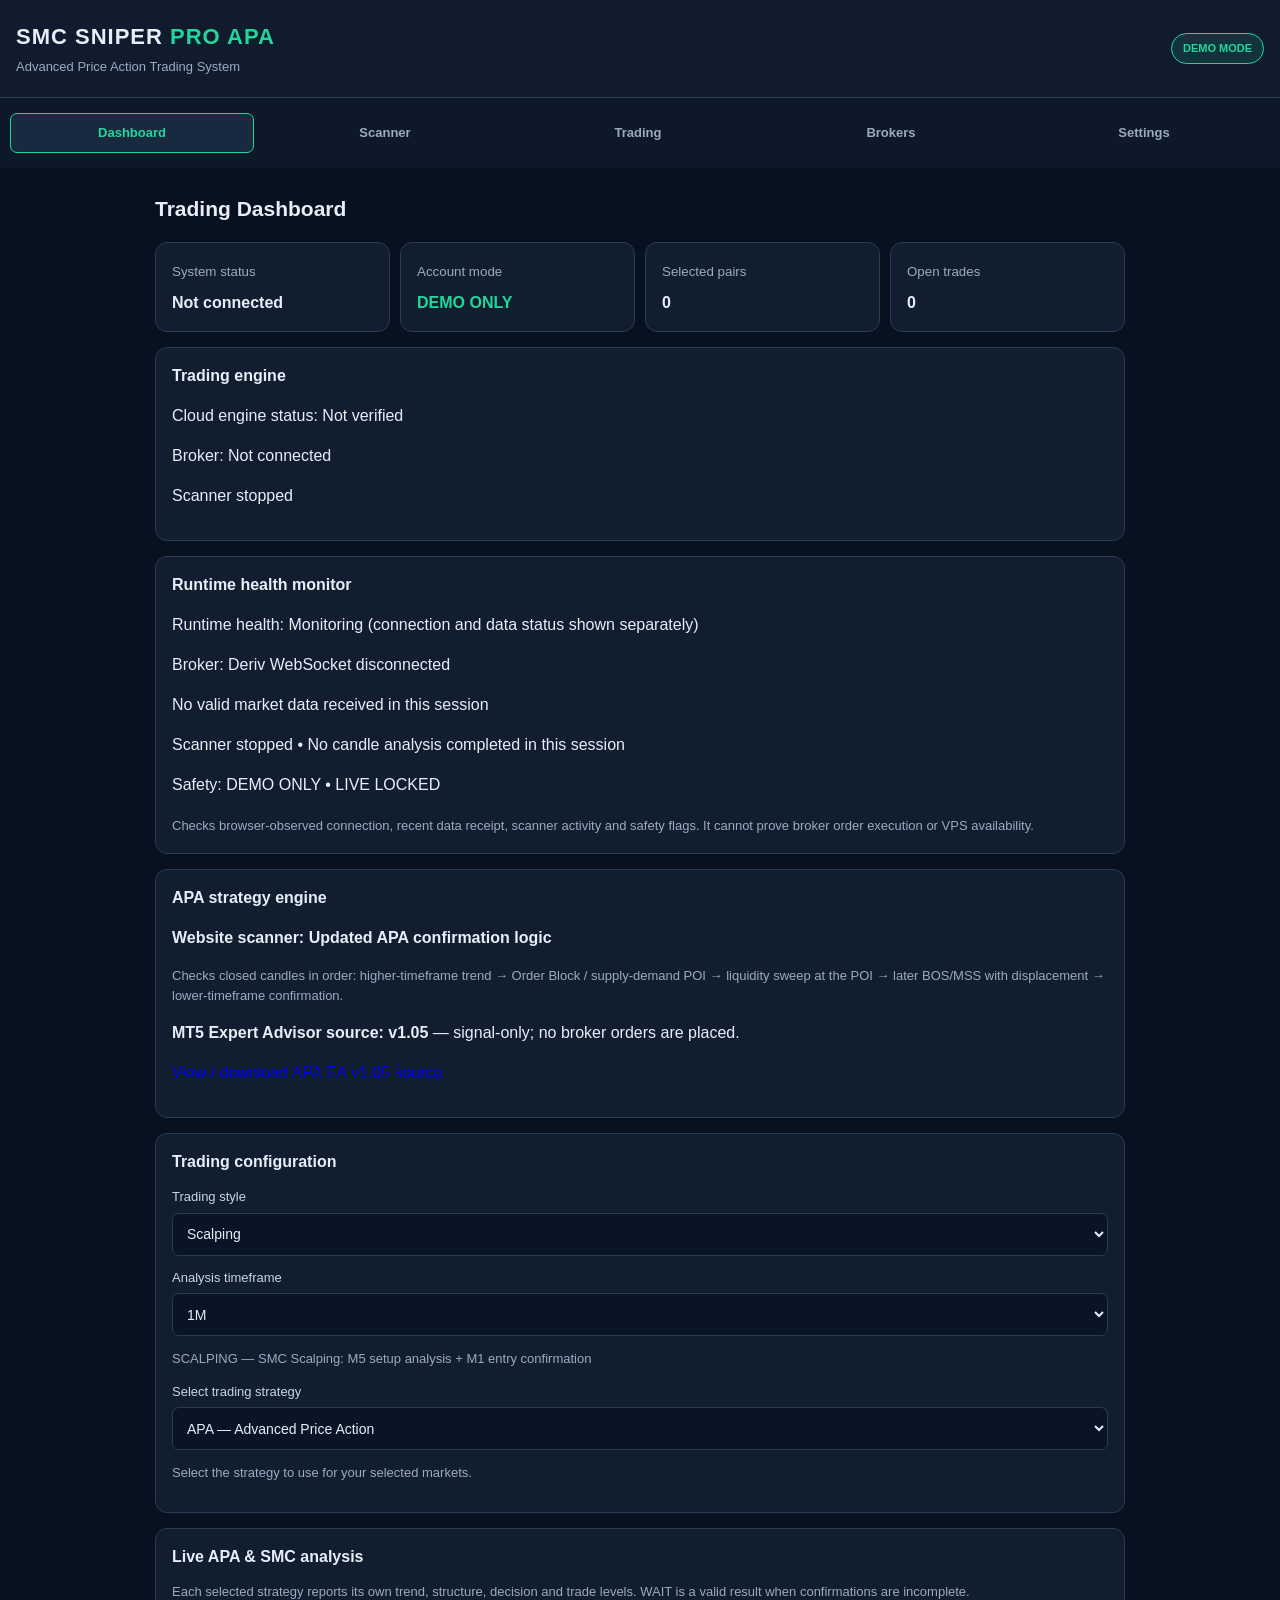
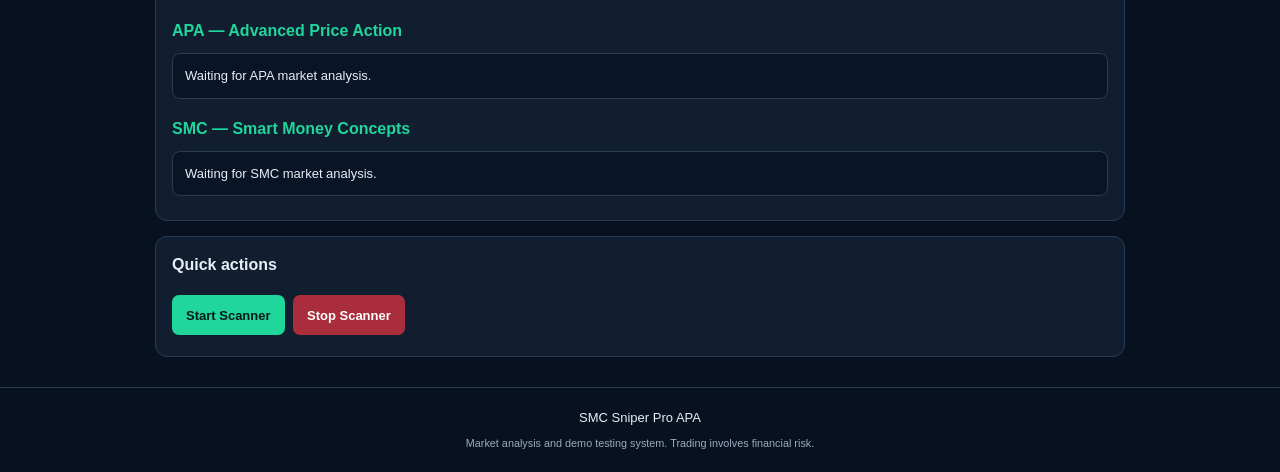
==== commit 108f9524: "Add MT5 per-symbol feed health display" ====
--- a/index.html
+++ b/index.html
@@ -316,6 +316,7 @@
     <h4>Cloud bridge status</h4>
     <p id="mt5BridgeStatus">Checking cloud bridge…</p>
     <p id="mt5LastHeartbeat">No heartbeat received yet.</p>
+    <p id="mt5FeedHealthStatus">Per-symbol MT5 market-data feed health will appear after a scanner check.</p>
     <button id="refreshMT5Bridge" type="button">Refresh bridge status</button>
     <hr>
     <h4>Website → EA configuration sync (demo-only)</h4>
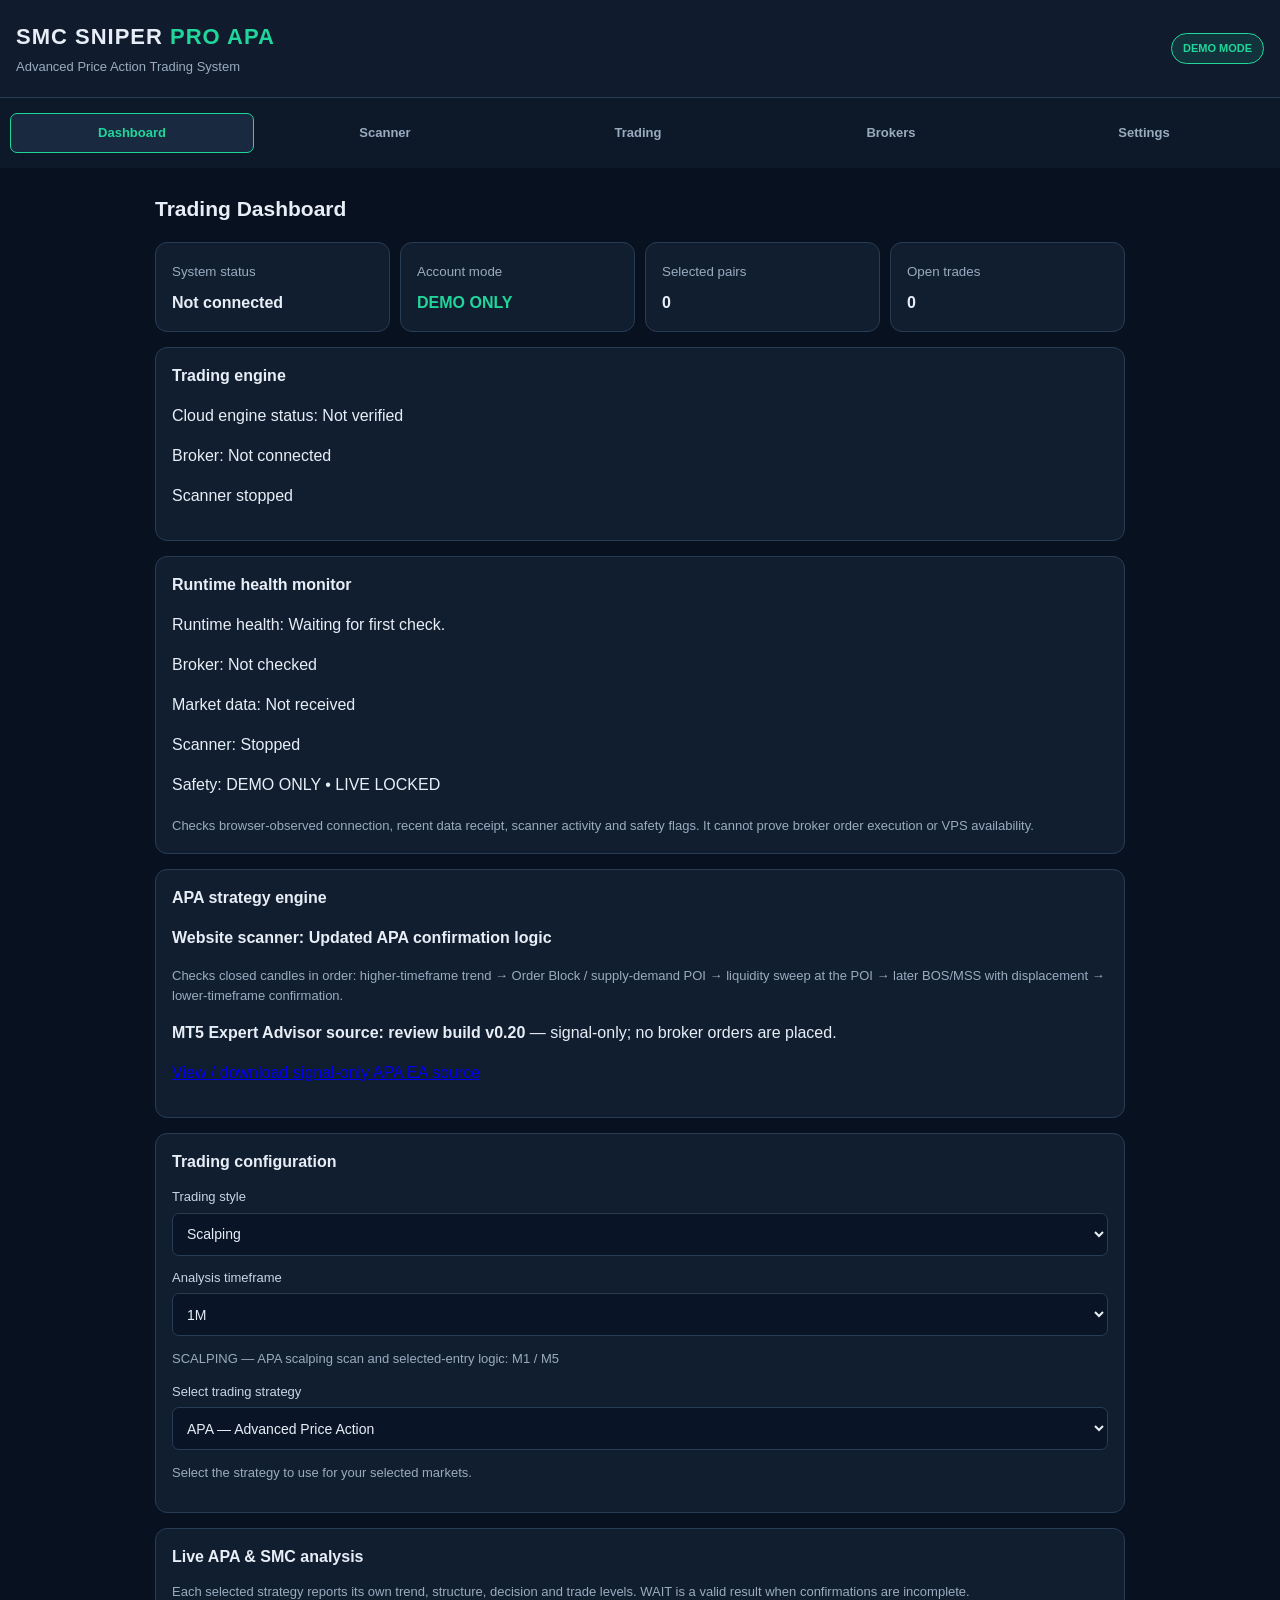
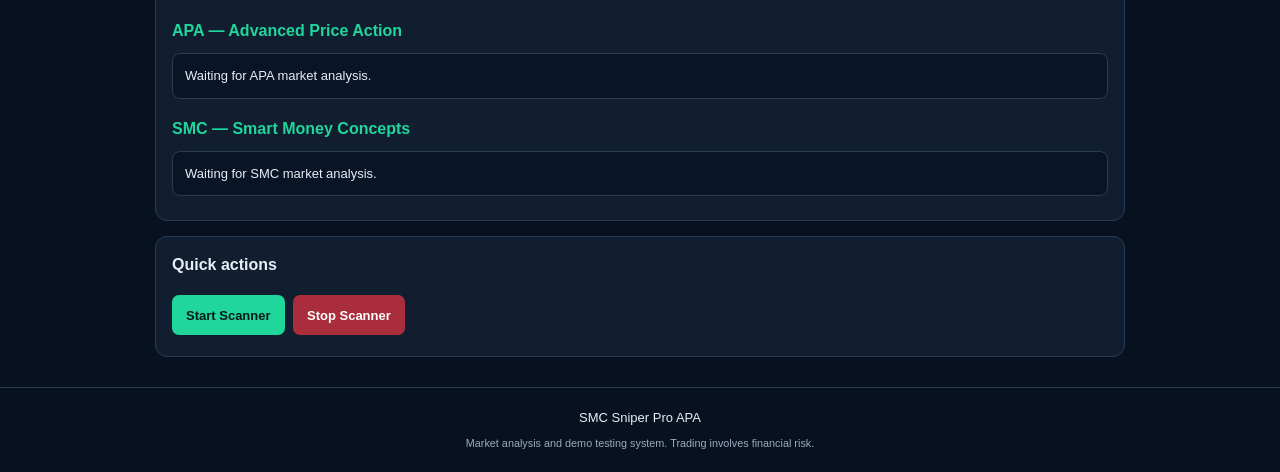
==== commit 90dbf64c: "Fix APA EA download link to signal-only review build" ====
--- a/index.html
+++ b/index.html
@@ -58,8 +58,8 @@
     <h3>APA strategy engine</h3>
     <p><strong>Website scanner: Updated APA confirmation logic</strong></p>
     <p class="muted">Checks closed candles in order: higher-timeframe trend → Order Block / supply-demand POI → liquidity sweep at the POI → later BOS/MSS with displacement → lower-timeframe confirmation.</p>
-    <p><strong>MT5 Expert Advisor source: v1.05</strong> — signal-only; no broker orders are placed.</p>
-    <p><a href="https://github.com/ssenkubuge731/Smc-sniper-pro/blob/main/mt5-bridge/SMC_Sniper_APA_EA_v1.mq5" target="_blank" rel="noopener">View / download APA EA v1.05 source</a></p>
+    <p><strong>MT5 Expert Advisor source: review build v0.20</strong> — signal-only; no broker orders are placed.</p>
+    <p><a href="https://github.com/ssenkubuge731/Smc-sniper-pro/blob/main/mt5-bridge/SMC_Sniper_APA_EA.mq5" target="_blank" rel="noopener">View / download signal-only APA EA source</a></p>
   </div>
 
   <div class="panel">
